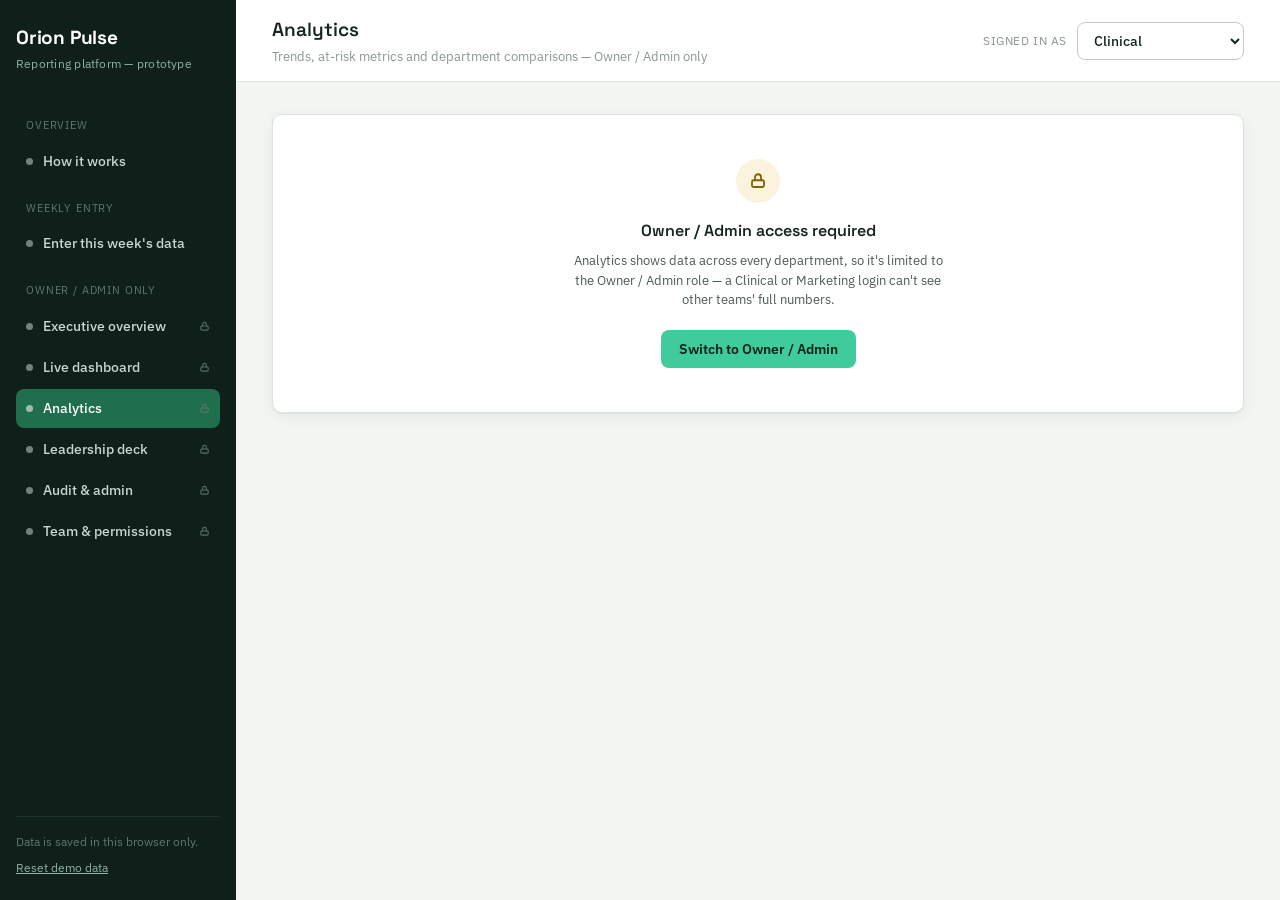
==== analytics.html @ e0445e0f "first commit" ====
<!DOCTYPE html>
<html lang="en">
<head>
<meta charset="UTF-8">
<meta name="viewport" content="width=device-width, initial-scale=1.0">
<title>Orion Pulse — Analytics</title>
<link rel="stylesheet" href="shared/styles.css">
</head>
<body>
<div class="app">
  <aside class="sidebar">
    <a href="index.html" class="brand">Orion Pulse</a>
    <div class="brand-sub">Reporting platform — prototype</div>

    <div class="nav-group-label">Overview</div>
    <a href="index.html" class="nav-item" data-page="index"><span class="nav-label-wrap"><span class="nav-dot"></span> How it works</span></a>

    <div class="nav-group-label">Weekly entry</div>
    <a href="entry.html" class="nav-item" data-page="entry"><span class="nav-label-wrap"><span class="nav-dot"></span> Enter this week's data</span></a>

    <div class="nav-group-label">Owner / admin only</div>
    <a href="execoverview.html" class="nav-item" data-page="execoverview"><span class="nav-label-wrap"><span class="nav-dot"></span> Executive overview</span><span class="lock-slot"></span></a>
    <a href="dashboard.html" class="nav-item" data-page="dashboard"><span class="nav-label-wrap"><span class="nav-dot"></span> Live dashboard</span><span class="lock-slot"></span></a>
    <a href="analytics.html" class="nav-item active" data-page="analytics"><span class="nav-label-wrap"><span class="nav-dot"></span> Analytics</span><span class="lock-slot"></span></a>
    <a href="deck.html" class="nav-item" data-page="deck"><span class="nav-label-wrap"><span class="nav-dot"></span> Leadership deck</span><span class="lock-slot"></span></a>
    <a href="audit.html" class="nav-item" data-page="audit"><span class="nav-label-wrap"><span class="nav-dot"></span> Audit &amp; admin</span><span class="lock-slot"></span></a>
    <a href="team.html" class="nav-item" data-page="team"><span class="nav-label-wrap"><span class="nav-dot"></span> Team &amp; permissions</span><span class="lock-slot"></span></a>

    <div class="sidebar-foot">
      Data is saved in this browser only.<br>
      <button class="reset-link" id="resetDemoBtn">Reset demo data</button>
    </div>
  </aside>

  <div class="main">
    <div class="topbar">
      <div>
        <h1>Analytics</h1>
        <div class="sub">Trends, at-risk metrics and department comparisons — Owner / Admin only</div>
      </div>
      <div class="role-switch">
        <span id="adminBadge" class="chip owner" style="display:none;"><span class="mono-dot">O</span>Super admin access</span>
        <label for="roleSelect">Signed in as</label>
        <select id="roleSelect">
          <option value="clinical">Clinical</option>
          <option value="marketing">Marketing</option>
          <option value="agency">Agency Operations</option>
          <option value="intake">Intake</option>
          <option value="owner">Owner / Admin</option>
        </select>
      </div>
    </div>

    <div class="content">
      <div id="analyticsBody"></div>
    </div>
  </div>
</div>

<div id="toast"><span class="dot"></span><span id="toastText"></span></div>
<div class="modal-overlay" id="calcModal" onclick="closeCalcIfOverlay(event)">
  <div class="modal-box">
    <div class="modal-head"><h3 id="calcTitle">Metric</h3><button class="modal-close" onclick="closeCalc()">&times;</button></div>
    <div id="calcBody"></div>
  </div>
</div>

<script src="shared/app.js"></script>
<script>
function renderPage(){ renderAnalyticsPage(); }
initChrome();
renderPage();
</script>
</body>
</html>
---- shared/styles.css ----
@import url('https://fonts.googleapis.com/css2?family=Space+Grotesk:wght@500;600;700&family=IBM+Plex+Sans:wght@400;500;600&family=IBM+Plex+Mono:wght@400;500&display=swap');

:root{
  --ink:#152621;
  --ink-soft:#4B5A54;
  --ink-faint:#8A968F;
  --bg:#F2F5F2;
  --card:#FFFFFF;
  --border:#DDE4DD;
  --border-strong:#C4CDC3;

  --clinical:#0F6E56;   --clinical-bg:#E1F5EE;
  --marketing:#B0501F;  --marketing-bg:#FAECE1;
  --agency:#4A3F9E;     --agency-bg:#ECEAFB;
  --intake:#99305A;     --intake-bg:#FBEAF0;
  --owner:#856000;      --owner-bg:#FBF3DD;

  --good:#3B6D11; --good-bg:#EAF3DE;
  --watch:#8A5A0B; --watch-bg:#FAEEDA;
  --bad:#A32D2D; --bad-bg:#FCEBEB;
  --neutral:#8A968F; --neutral-bg:#EDF0ED;

  --radius:10px;
  --shadow:0 1px 2px rgba(21,38,33,0.06), 0 4px 16px rgba(21,38,33,0.05);
}

*{box-sizing:border-box;}
html,body{margin:0;padding:0;}
body{
  font-family:'IBM Plex Sans',sans-serif;
  background:var(--bg);
  color:var(--ink);
  font-size:15px;
  line-height:1.5;
}
h1,h2,h3,.brand{font-family:'Space Grotesk',sans-serif;}
.mono{font-family:'IBM Plex Mono',monospace;}
a{color:inherit;}

.app{display:flex; min-height:100vh;}

/* ---------- SIDEBAR ---------- */
.sidebar{
  width:236px; flex-shrink:0;
  background:#0F1F1A;
  color:#EAF0EC;
  padding:24px 16px;
  display:flex; flex-direction:column;
  position:sticky; top:0; height:100vh;
}
.brand{font-size:19px; font-weight:700; color:#fff; letter-spacing:-0.01em; margin-bottom:2px; text-decoration:none; display:block;}
.brand-sub{font-size:11.5px; color:#8FB3A5; margin-bottom:28px; letter-spacing:0.02em;}
.nav-group-label{font-size:10.5px; text-transform:uppercase; letter-spacing:0.08em; color:#5E786D; margin:18px 0 8px 10px;}
.nav-item{
  display:flex; align-items:center; justify-content:space-between; gap:10px;
  padding:9px 10px; border-radius:8px; cursor:pointer; text-decoration:none;
  color:#C7D6CE; font-size:14px; font-weight:500;
  margin-bottom:2px; transition:background .12s;
}
.nav-item:hover{background:#1A3129;}
.nav-item.active{background:#1F6E4E; color:#fff;}
.nav-label-wrap{display:flex; align-items:center; gap:10px;}
.nav-dot{width:7px;height:7px;border-radius:50%;background:currentColor;opacity:.55;flex-shrink:0;}
.lock-slot{margin-left:auto; display:inline-flex; color:#5E786D; opacity:.9;}
.lock-slot svg{display:block;}
.sidebar-foot{margin-top:auto; padding-top:16px; border-top:1px solid #1E332B; font-size:11.5px; color:#5E786D;}
.reset-link{
  display:inline-block; margin-top:10px; font-size:11.5px; color:#8FB3A5; cursor:pointer; background:none; border:none;
  padding:0; text-decoration:underline; font-family:'IBM Plex Sans',sans-serif;
}

/* ---------- TOPBAR ---------- */
.main{flex:1; min-width:0;}
.topbar{
  display:flex; align-items:center; justify-content:space-between;
  padding:16px 36px; background:var(--card); border-bottom:1px solid var(--border);
  position:sticky; top:0; z-index:5;
}
.topbar h1{font-size:19px; margin:0; font-weight:600;}
.topbar .sub{font-size:12.5px; color:var(--ink-faint); margin-top:2px;}
.role-switch{display:flex; align-items:center; gap:10px;}
.role-switch label{font-size:11.5px; color:var(--ink-faint); text-transform:uppercase; letter-spacing:.05em;}
select#roleSelect{
  font-family:'IBM Plex Sans',sans-serif; font-size:13.5px; font-weight:500;
  padding:8px 12px; border-radius:8px; border:1px solid var(--border-strong);
  background:#fff; color:var(--ink); cursor:pointer;
}
#adminBadge{margin-right:2px;}

.content{padding:32px 36px 80px; max-width:1080px;}

/* ---------- CHIPS ---------- */
.chip{
  display:inline-flex; align-items:center; gap:6px;
  padding:4px 10px 4px 6px; border-radius:99px; font-size:12.5px; font-weight:600;
}
.chip .mono-dot{
  width:18px;height:18px;border-radius:50%;display:flex;align-items:center;justify-content:center;
  font-size:10px; font-weight:700; color:#fff; font-family:'Space Grotesk',sans-serif;
}
.chip.clinical{background:var(--clinical-bg); color:var(--clinical);}
.chip.clinical .mono-dot{background:var(--clinical);}
.chip.marketing{background:var(--marketing-bg); color:var(--marketing);}
.chip.marketing .mono-dot{background:var(--marketing);}
.chip.agency{background:var(--agency-bg); color:var(--agency);}
.chip.agency .mono-dot{background:var(--agency);}
.chip.intake{background:var(--intake-bg); color:var(--intake);}
.chip.intake .mono-dot{background:var(--intake);}
.chip.owner{background:var(--owner-bg); color:var(--owner);}
.chip.owner .mono-dot{background:var(--owner);}

/* ---------- CARDS ---------- */
.card{background:var(--card); border:1px solid var(--border); border-radius:var(--radius); box-shadow:var(--shadow);}
.card-pad{padding:24px;}
.section-title{font-size:16px; font-weight:600; margin:0 0 4px;}
.section-desc{font-size:13px; color:var(--ink-soft); margin:0 0 18px;}

/* ---------- OVERVIEW ---------- */
.hero{padding:38px 36px 30px; background:linear-gradient(180deg,#0F1F1A 0%, #16362B 100%); color:#fff; margin:-32px -36px 32px;}
.hero h2{font-size:26px; margin:0 0 10px; font-weight:600; max-width:640px;}
.hero p{font-size:14px; color:#B8CCC2; max-width:560px; margin:0 0 22px; line-height:1.65;}
.hero .cta{display:inline-flex; gap:10px;}
.btn{
  font-family:'IBM Plex Sans',sans-serif; font-size:13.5px; font-weight:600;
  padding:10px 18px; border-radius:8px; border:none; cursor:pointer; transition:opacity .12s, transform .12s;
  text-decoration:none; display:inline-flex; align-items:center;
}
.btn:active{transform:scale(.98);}
.btn-primary{background:#3FCB9C; color:#08251C;}
.btn-primary:hover{opacity:.9;}
.btn-ghost{background:transparent; color:#fff; border:1px solid rgba(255,255,255,.3);}
.btn-ghost:hover{background:rgba(255,255,255,.08);}

.flow{display:grid; grid-template-columns:repeat(4,1fr); gap:14px; margin-bottom:32px;}
.flow-step{background:var(--card); border:1px solid var(--border); border-radius:var(--radius); padding:18px; position:relative;}
.flow-step .num{font-family:'IBM Plex Mono',monospace; font-size:11px; color:var(--ink-faint); margin-bottom:8px;}
.flow-step h3{font-size:14.5px; margin:0 0 6px;}
.flow-step p{font-size:12.5px; color:var(--ink-soft); margin:0;}
.flow-arrow{position:absolute; right:-19px; top:50%; transform:translateY(-50%); color:var(--border-strong); font-size:16px;}

.problem-solution{display:grid; grid-template-columns:1fr 1fr; gap:16px; margin-bottom:8px;}
.ps-card{border-radius:var(--radius); padding:20px;}
.ps-card.problem{background:var(--bad-bg); border:1px solid #F0C7C7;}
.ps-card.solution{background:var(--good-bg); border:1px solid #D3E4BB;}
.ps-card h3{font-size:13.5px; margin:0 0 10px; text-transform:uppercase; letter-spacing:.04em;}
.ps-card.problem h3{color:var(--bad);}
.ps-card.solution h3{color:var(--good);}
.ps-card ul{margin:0; padding-left:18px; font-size:13px; color:var(--ink-soft);}
.ps-card li{margin-bottom:7px;}

.page-grid{display:grid; grid-template-columns:repeat(3,1fr); gap:14px; margin-top:8px;}
.page-card{
  background:var(--card); border:1px solid var(--border); border-radius:var(--radius); padding:18px;
  text-decoration:none; color:var(--ink); display:block; transition:border-color .12s, transform .12s;
}
.page-card:hover{border-color:var(--border-strong); transform:translateY(-1px);}
.page-card .pc-lock{float:right; color:var(--ink-faint);}
.page-card h3{font-size:14.5px; margin:0 0 6px;}
.page-card p{font-size:12.5px; color:var(--ink-soft); margin:0;}

/* ---------- ENTRY FORM ---------- */
.scope-banner{
  display:flex; align-items:center; gap:10px; padding:12px 16px; border-radius:8px; margin-bottom:22px; font-size:13px;
}
.metric-grid{display:grid; grid-template-columns:1fr 1fr; gap:14px; margin-bottom:26px;}
.metric-field{border:1px solid var(--border); border-radius:8px; padding:14px 16px;}
.metric-field label{display:block; font-size:12.5px; font-weight:600; margin-bottom:3px;}
.metric-field .goal{font-size:11.5px; color:var(--ink-faint); margin-bottom:8px;}
.metric-field input{
  width:100%; font-family:'IBM Plex Mono',monospace; font-size:15px; font-weight:500;
  padding:8px 10px; border:1px solid var(--border-strong); border-radius:6px; color:var(--ink);
}
.metric-field input:focus{outline:2px solid #9FD9C1; outline-offset:1px;}

.narrative-field{margin-bottom:14px;}
.narrative-field label{display:block; font-size:12.5px; font-weight:600; margin-bottom:6px;}
.narrative-field textarea{
  width:100%; font-family:'IBM Plex Sans',sans-serif; font-size:13.5px;
  padding:10px 12px; border:1px solid var(--border-strong); border-radius:8px; resize:vertical; min-height:56px;
}
.narrative-field textarea:focus{outline:2px solid #9FD9C1; outline-offset:1px;}

.form-actions{display:flex; align-items:center; gap:12px; margin-top:20px;}

.ledger{margin-top:34px;}
.ledger-row{
  display:grid; grid-template-columns:100px 130px 1fr 90px; gap:12px; align-items:center;
  padding:10px 4px; border-bottom:1px solid var(--border); font-size:12.5px;
}
.ledger-row:last-child{border-bottom:none;}
.ledger-time{color:var(--ink-faint); font-family:'IBM Plex Mono',monospace; font-size:11.5px;}
.ledger-empty{color:var(--ink-faint); font-size:13px; padding:20px 4px; text-align:center;}

/* ---------- DASHBOARD ---------- */
.dept-block{margin-bottom:22px;}
.dept-head{display:flex; align-items:center; gap:10px; margin-bottom:10px;}
.metric-table{width:100%; border-collapse:collapse;}
.metric-table th{
  text-align:left; font-size:11px; text-transform:uppercase; letter-spacing:.04em; color:var(--ink-faint);
  padding:6px 10px; border-bottom:1px solid var(--border-strong); font-weight:600;
}
.metric-table td{padding:10px 10px; border-bottom:1px solid var(--border); font-size:13px;}
.metric-table tr:last-child td{border-bottom:none;}
.status-pill{display:inline-block; padding:3px 9px; border-radius:99px; font-size:11px; font-weight:600;}
.status-pill.good{background:var(--good-bg); color:var(--good);}
.status-pill.watch{background:var(--watch-bg); color:var(--watch);}
.status-pill.bad{background:var(--bad-bg); color:var(--bad);}
.status-pill.neutral{background:var(--neutral-bg); color:var(--neutral);}

/* ---------- LOCK / RESTRICTED ---------- */
.restricted{text-align:center; padding:44px 32px;}
.restricted .lock-badge{
  width:44px; height:44px; border-radius:50%; background:var(--owner-bg); color:var(--owner);
  display:flex; align-items:center; justify-content:center; margin:0 auto 16px;
}
.restricted h3{font-size:16px; margin:0 0 8px;}
.restricted p{font-size:13px; color:var(--ink-soft); max-width:380px; margin:0 auto 20px;}

/* ---------- SUMMARY CARDS ---------- */
.summary-grid{display:grid; grid-template-columns:repeat(5,1fr); gap:12px; margin-bottom:26px;}
.summary-card{background:var(--card); border:1px solid var(--border); border-radius:var(--radius); padding:16px 18px;}
.summary-card .v{font-family:'Space Grotesk',sans-serif; font-size:26px; font-weight:600; line-height:1.1;}
.summary-card .l{font-size:11.5px; color:var(--ink-soft); margin-top:5px;}
.summary-card.accent .v{color:var(--good);}

/* ---------- COMPARISON / MATRIX TABLES ---------- */
.comparison-table{width:100%; border-collapse:collapse;}
.comparison-table th{
  text-align:left; font-size:11px; text-transform:uppercase; letter-spacing:.04em; color:var(--ink-faint);
  padding:8px 10px; border-bottom:1px solid var(--border-strong); font-weight:600;
}
.comparison-table td{padding:12px 10px; border-bottom:1px solid var(--border); font-size:13px; vertical-align:middle;}
.comparison-table tr:last-child td{border-bottom:none;}

.matrix-table{width:100%; border-collapse:collapse;}
.matrix-table th, .matrix-table td{padding:10px; text-align:center; font-size:12.5px; border-bottom:1px solid var(--border);}
.matrix-table th{color:var(--ink-faint); font-size:11px; text-transform:uppercase; letter-spacing:.03em; border-bottom:1px solid var(--border-strong);}
.matrix-table td:first-child, .matrix-table th:first-child{text-align:left; font-weight:500;}
.matrix-yes{color:var(--good); font-weight:700;}
.matrix-no{color:var(--border-strong);}

/* ---------- SPARKLINE / TREND ---------- */
.sparkline{display:flex; align-items:flex-end; gap:3px; height:34px; width:96px;}
.sparkline.mini{height:28px; width:84px;}
.sparkline.big{height:64px; width:100%; gap:4px;}
.spark-bar{flex:1; background:var(--good); border-radius:2px 2px 0 0; opacity:.75; min-height:4px;}
.spark-bar.watch{background:var(--watch);}
.spark-bar.bad{background:var(--bad);}

.trend-card{border:1px solid var(--border); border-radius:10px; padding:16px;}
.trend-card .th-row{display:flex; justify-content:space-between; align-items:flex-start; margin-bottom:10px;}
.trend-card .delta{font-size:11.5px; font-weight:600; padding:2px 8px; border-radius:99px;}
.trend-card .delta.up{background:var(--good-bg); color:var(--good);}
.trend-card .delta.down{background:var(--bad-bg); color:var(--bad);}
.trend-card .delta.flat{background:var(--neutral-bg); color:var(--neutral);}
.trend-grid{display:grid; grid-template-columns:1fr 1fr; gap:14px;}

.risk-row{display:grid; grid-template-columns:170px 1fr 90px 90px 40px; gap:12px; align-items:center; padding:11px 4px; border-bottom:1px solid var(--border); font-size:12.5px;}
.risk-row:last-child{border-bottom:none;}

.filter-row{display:flex; align-items:center; gap:10px; margin-bottom:20px;}
.filter-row label{font-size:12px; color:var(--ink-soft); font-weight:500;}
.filter-row select{
  font-family:'IBM Plex Sans',sans-serif; font-size:13px; padding:7px 10px; border-radius:7px;
  border:1px solid var(--border-strong); background:#fff; color:var(--ink);
}

/* ---------- TEAM PAGE ---------- */
.role-card{border:1px solid var(--border); border-radius:10px; padding:16px; margin-bottom:12px;}
.role-card .rc-head{display:flex; align-items:center; justify-content:space-between; margin-bottom:10px;}
.role-card ul{margin:0; padding-left:18px; font-size:12.5px; color:var(--ink-soft);}
.role-card li{margin-bottom:4px;}
.member-row{display:grid; grid-template-columns:1fr 150px 130px 150px; gap:12px; align-items:center; padding:11px 4px; border-bottom:1px solid var(--border); font-size:13px;}
.member-row:last-child{border-bottom:none;}
.member-row select{font-family:'IBM Plex Sans',sans-serif; font-size:12.5px; padding:5px 8px; border-radius:6px; border:1px solid var(--border-strong); background:#fff;}

/* ---------- DECK ---------- */
.deck-toolbar{display:flex; align-items:center; justify-content:space-between; margin-bottom:18px;}
.deck-stage{
  aspect-ratio:16/9; background:#0F1F1A; border-radius:14px; color:#fff; padding:44px 48px;
  display:flex; flex-direction:column; justify-content:center; position:relative; overflow:hidden;
}
.deck-stage .slide-label{position:absolute; top:20px; left:48px; font-family:'IBM Plex Mono',monospace; font-size:11px; color:#6E9184;}
.deck-stage h2{font-size:26px; margin:0 0 6px; font-weight:600;}
.deck-stage .deck-sub{font-size:13px; color:#8FB3A5; margin-bottom:22px;}
.deck-kpis{display:flex; gap:26px; margin-bottom:18px;}
.deck-kpi .v{font-family:'Space Grotesk',sans-serif; font-size:26px; font-weight:600;}
.deck-kpi .l{font-size:11px; color:#8FB3A5; text-transform:uppercase; letter-spacing:.04em;}
.deck-note{font-size:13px; color:#D6E5DE; line-height:1.6; max-width:520px;}
.deck-nav{display:flex; align-items:center; justify-content:center; gap:14px; margin-top:16px;}
.deck-dot{width:7px; height:7px; border-radius:50%; background:var(--border-strong); cursor:pointer;}
.deck-dot.active{background:var(--ink);}
.deck-arrow{
  width:34px; height:34px; border-radius:50%; border:1px solid var(--border-strong); background:#fff;
  cursor:pointer; font-size:15px; display:flex; align-items:center; justify-content:center;
}
.deck-arrow:hover{background:var(--bg);}

/* ---------- AUDIT ---------- */
.lock-bar{display:flex; align-items:center; justify-content:space-between; padding:16px 20px; margin-bottom:22px;}
.toggle{position:relative; width:38px; height:21px; background:var(--border-strong); border-radius:99px; cursor:pointer; transition:background .15s;}
.toggle.on{background:var(--good);}
.toggle .knob{position:absolute; top:2px; left:2px; width:17px; height:17px; background:#fff; border-radius:50%; transition:transform .15s;}
.toggle.on .knob{transform:translateX(17px);}
.audit-row{display:grid; grid-template-columns:120px 130px 1fr 140px 90px; gap:12px; align-items:center; padding:11px 4px; border-bottom:1px solid var(--border); font-size:12.5px;}
.audit-row.deleted{opacity:.55;}
.audit-row .restore-btn{
  font-size:11.5px; font-weight:600; color:var(--clinical); background:var(--clinical-bg);
  border:none; padding:5px 10px; border-radius:6px; cursor:pointer;
}

/* ---------- CALC BUTTON / MODAL ---------- */
.calc-btn{
  width:24px; height:24px; border-radius:6px; border:1px solid var(--border-strong); background:#fff;
  font-family:'IBM Plex Mono',monospace; font-size:11px; color:var(--ink-soft); cursor:pointer;
}
.calc-btn:hover{background:var(--bg); color:var(--ink);}
.modal-overlay{display:none; position:fixed; inset:0; background:rgba(15,31,26,0.5); align-items:center; justify-content:center; z-index:100; padding:20px;}
.modal-overlay.show{display:flex;}
.modal-box{background:#fff; border-radius:14px; width:100%; max-width:440px; padding:26px 26px 22px; box-shadow:0 20px 60px rgba(0,0,0,.25);}
.modal-head{display:flex; align-items:center; justify-content:space-between; margin-bottom:16px;}
.modal-head h3{font-size:16px; margin:0;}
.modal-close{background:none; border:none; font-size:20px; color:var(--ink-faint); cursor:pointer; line-height:1;}
.calc-chip{margin-bottom:16px;}
.calc-row{display:flex; justify-content:space-between; gap:16px; padding:9px 0; border-bottom:1px solid var(--border); font-size:12.5px;}
.calc-row:last-of-type{border-bottom:none;}
.calc-label{color:var(--ink-faint); flex-shrink:0; min-width:100px;}
.calc-history{margin-top:14px; padding-top:14px; border-top:1px dashed var(--border-strong);}

/* ---------- TOAST ---------- */
#toast{
  position:fixed; bottom:24px; left:50%; transform:translateX(-50%) translateY(20px);
  background:#0F1F1A; color:#fff; padding:13px 20px; border-radius:10px; font-size:13px;
  box-shadow:0 8px 24px rgba(0,0,0,.25); opacity:0; pointer-events:none; transition:all .25s;
  max-width:440px; z-index:50; display:flex; align-items:center; gap:10px;
}
#toast.show{opacity:1; transform:translateX(-50%) translateY(0);}
#toast .dot{width:8px;height:8px;border-radius:50%;background:#3FCB9C;flex-shrink:0;}

@media (max-width:880px){
  .sidebar{display:none;}
  .metric-grid, .problem-solution, .flow, .summary-grid, .trend-grid, .page-grid{grid-template-columns:1fr;}
  .flow-arrow{display:none;}
}
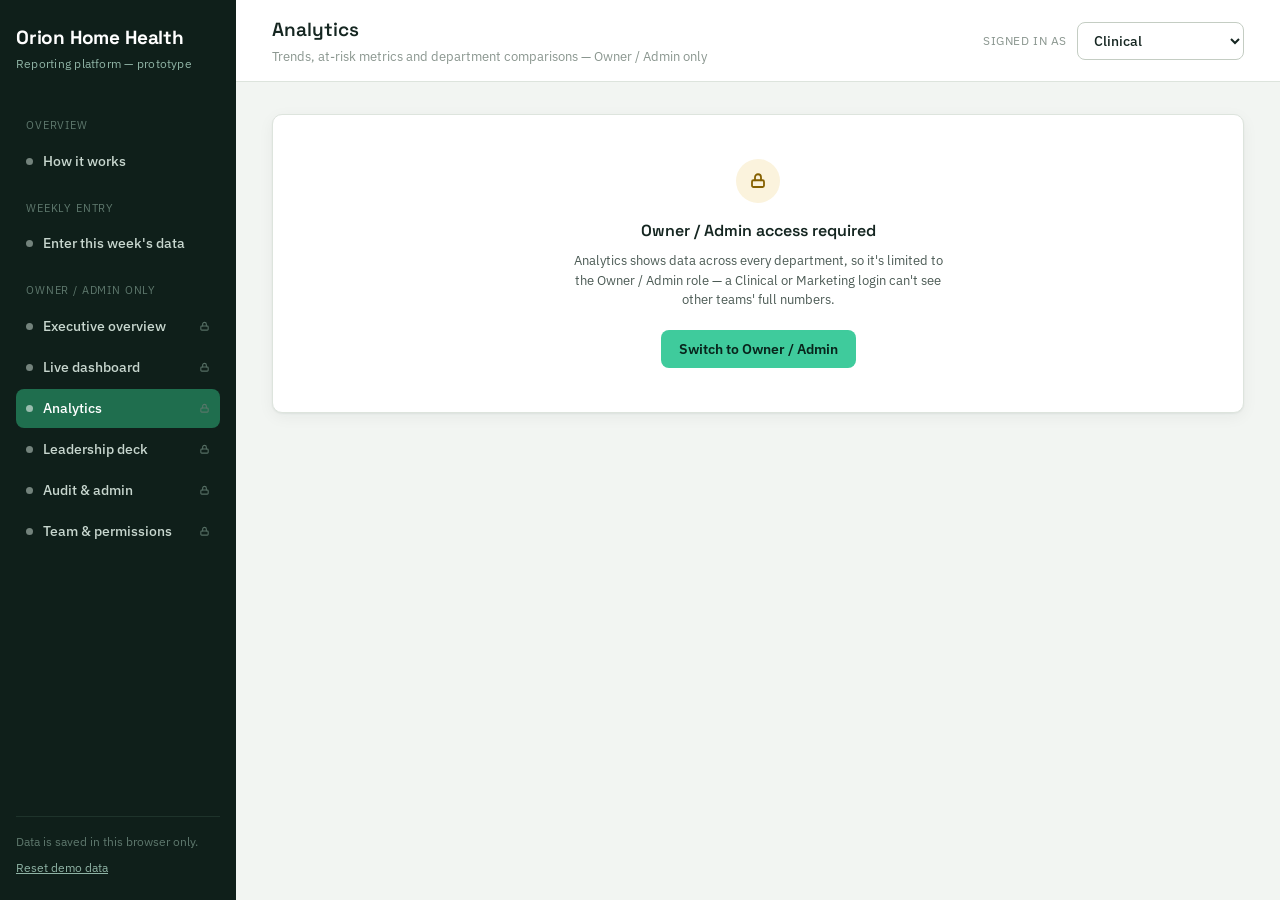
==== commit caf25d4d: "Update analytics.html" ====
--- a/analytics.html
+++ b/analytics.html
@@ -3,13 +3,13 @@
 <head>
 <meta charset="UTF-8">
 <meta name="viewport" content="width=device-width, initial-scale=1.0">
-<title>Orion Pulse — Analytics</title>
+<title>Orion Home Health — Analytics</title>
 <link rel="stylesheet" href="shared/styles.css">
 </head>
 <body>
 <div class="app">
   <aside class="sidebar">
-    <a href="index.html" class="brand">Orion Pulse</a>
+    <a href="index.html" class="brand">Orion Home Health</a>
     <div class="brand-sub">Reporting platform — prototype</div>
 
     <div class="nav-group-label">Overview</div>
